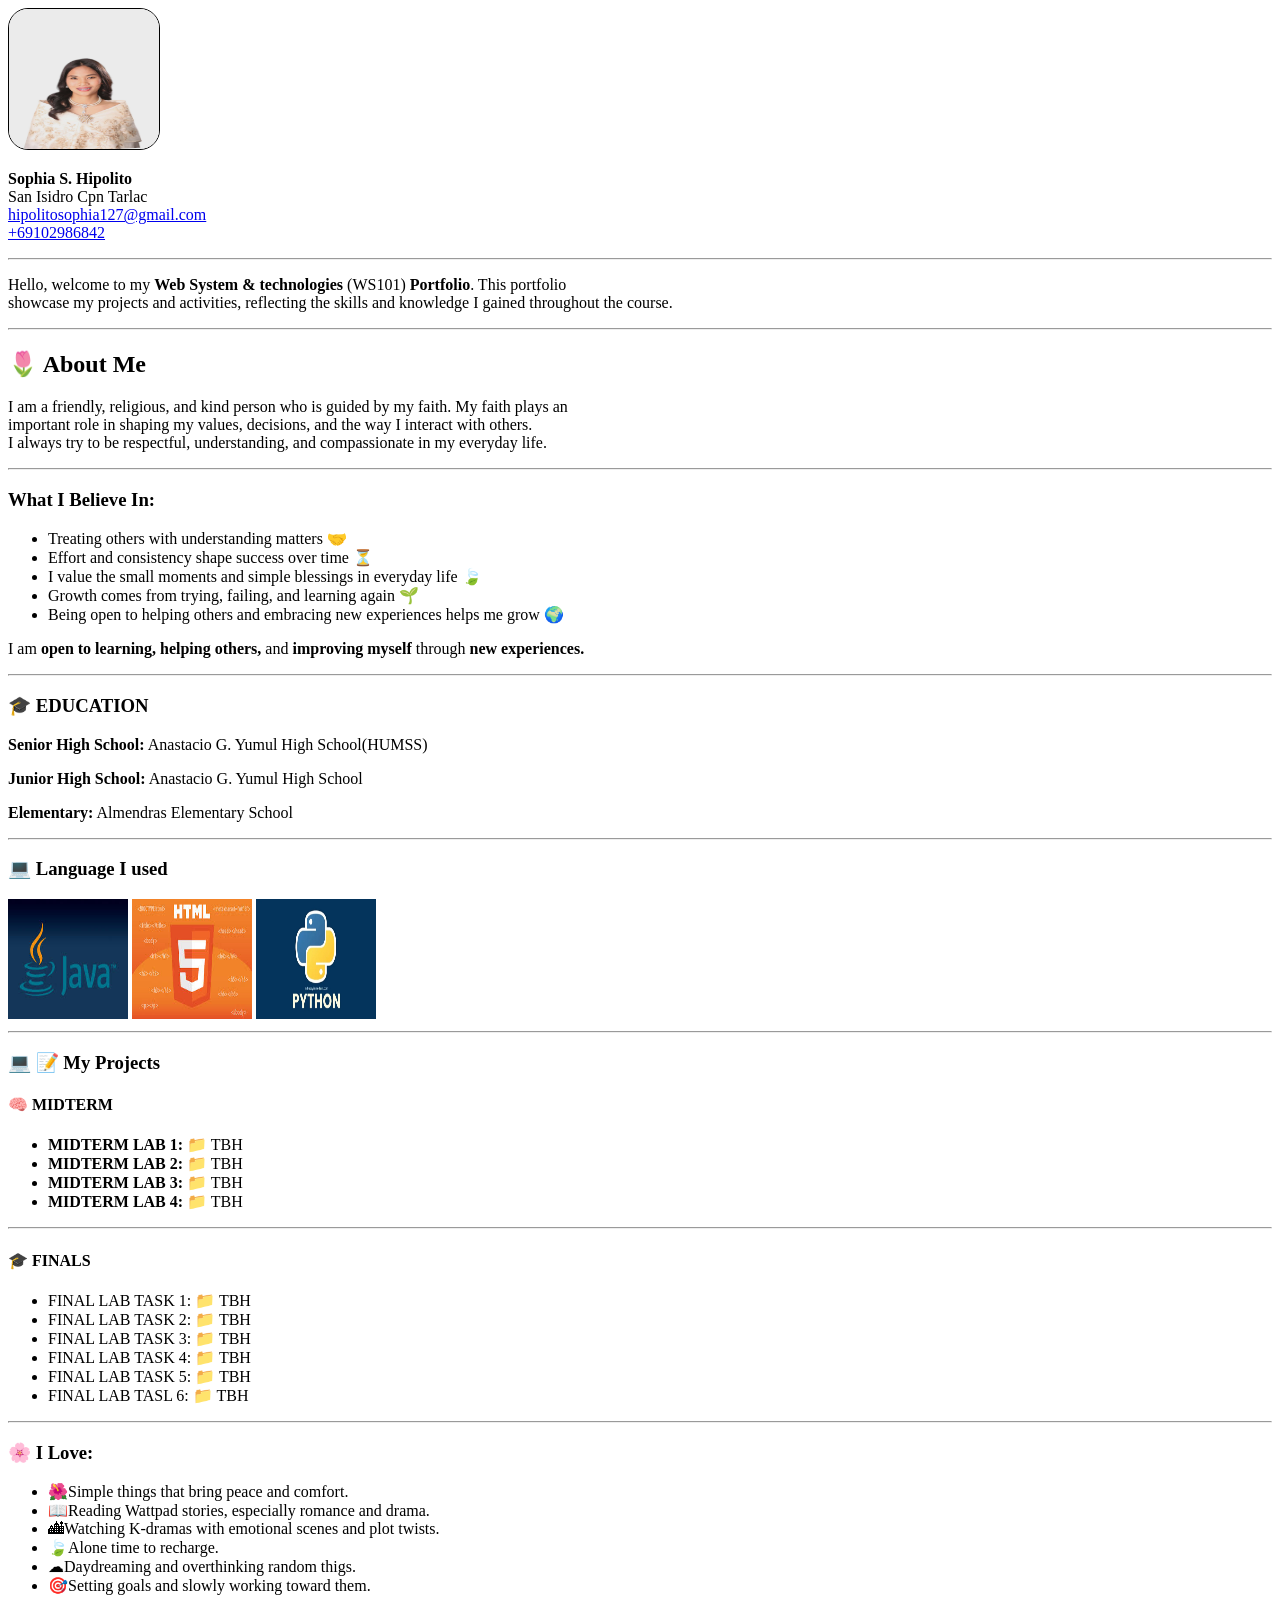
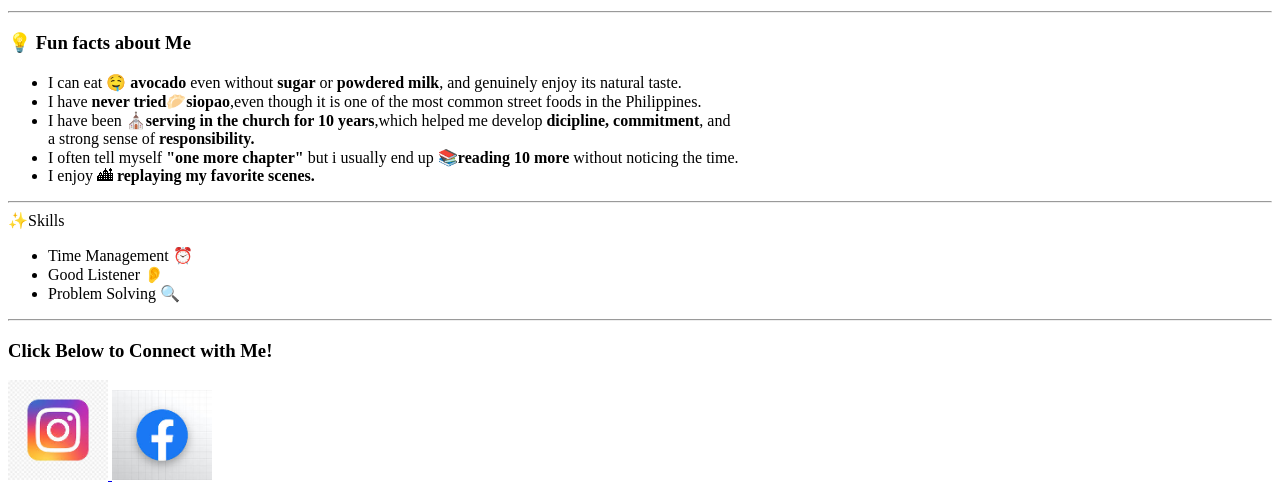
==== index.html @ 118bdc73 "Add files via upload" ====
<!DOCTYPE html>
<html lang="en">
<head>
    <meta charset="UTF-8">
    <meta name="viewport" content="width=device-width, initial-scale=1.0">
    <title>My Portfolio</title>
</head>
<body>
    <img src="images/profile.jpg" width = "150px" height = "140px"
    style="border: 1px solid black; border-radius:20px;">
    <p> <b>Sophia S. Hipolito </b> <br>San Isidro Cpn Tarlac <br>
        <a href="http.//email.com">hipolitosophia127@gmail.com</a><br>
        <a href="tel:69102986842"> +69102986842</a>

 <hr class="thick">

<p>Hello, welcome to my <strong>Web System & technologies</strong> (WS101) <strong>Portfolio</strong>. This portfolio  <br> showcase my projects and activities, reflecting the skills and knowledge I gained throughout the course. </p>


<hr class="thick">

<h2>&#127799; <strong>About Me</strong> </h2>
<p>I am a friendly, religious, and kind person who is guided by my faith. My faith plays an <br> important role in shaping my values, decisions, and the way I interact with others.</br> I always try to be respectful, understanding, and compassionate in my everyday life. </p>

<hr class="thick">

<h3> <strong>What I Believe In:</strong> </h3>
<ul>
    <li> Treating others with understanding matters &#129309; </li>
    <li> Effort and consistency shape success over time &#9203; </li>
    <li> I value the small moments and simple blessings in everyday life &#127811;</li>
    <li> Growth comes from trying, failing, and learning again &#127793; </li>
    <li> Being open to helping others and embracing new experiences helps me grow &#127757; </li>
    </ul>
    <p> I am <b> open to learning, helping others, </b> and <b> improving myself </b> through <b>new experiences.</b> </p>

    <hr class="thick">

    <h3>&#127891; EDUCATION </h3> 
    <p><b>Senior High School:</b> Anastacio G. Yumul High School(HUMSS) </p>
    <p><b>Junior High School:</b> Anastacio G. Yumul High School</p>
    <p><b>Elementary:</b> Almendras Elementary School</p>

    <hr class="thick">

    <h3>&#128187; <strong>Language I used</strong></h3>
    <img src="images/ht.jpg" width="120px" height="120px">  <img src="images/jv.jpg" width="120px" height="120px"> <img src="images/python.jpg" width="120px" height="120px">

    <hr class="thick">

<h3>&#128187; &#128221; <strong>My Projects</strong></h3>
<h4>&#129504; MIDTERM </h4>
<ul>
    <li><b>MIDTERM LAB 1:</b> &#128193; TBH</li>
    <li><b>MIDTERM LAB 2:</b> &#128193; TBH</li>
    <li><b>MIDTERM LAB 3:</b> &#128193; TBH</li>
    <li><b>MIDTERM LAB 4:</b> &#128193; TBH</li>
</ul>

<hr class="thick">

<h4>&#127891; FINALS</h4>

<ul>
    <li>FINAL LAB TASK 1: &#128193; TBH</li>
    <li>FINAL LAB TASK 2: &#128193; TBH</li>
    <li>FINAL LAB TASK 3: &#128193; TBH</li>
    <li>FINAL LAB TASK 4: &#128193; TBH</li>
    <li>FINAL LAB TASK 5: &#128193; TBH</li>
    <li>FINAL LAB TASL 6: &#128193; TBH</li>
</ul>

<hr class="thick">

<h3>&#127800;  I Love: </h3>
<ul>
    <li>&#127802;Simple things that bring peace and comfort.</li>
    <li>&#128214;Reading Wattpad stories, especially romance and drama.</li>
    <li>&#127961;Watching K-dramas with emotional scenes and plot twists.</li>
    <li>&#127811;Alone time to recharge.</li>
    <li>&#9729;Daydreaming and overthinking random thigs. </li>
    <li>&#127919;Setting goals and slowly working toward them.</li>
</ul>

<hr class="thick">

<h3>&#128161; Fun facts about Me</h3>
<ul>
    <li>I can eat &#129316 <b>avocado</b> even without <b>sugar</b> or <b>powdered milk</b>, and genuinely enjoy its natural taste.</li>
    <li>I have <b>never tried</b>&#129375;<b>siopao</b>,even though it is one of the most common street foods in the Philippines.</li>
    <li>I have been &#9962;<b>serving in the church for 10 years</b>,which helped me develop <b>dicipline, commitment</b>, and <br> a strong sense of <b>responsibility.</b></li>
    <li>I often tell myself <b>"one more chapter"</b> but i usually end up &#128218;<b>reading 10 more</b> without noticing the time.</li>
    <li>I enjoy &#127961 <b>replaying my favorite scenes.</b></li>
</ul>

<hr class="thick">

<hr3> &#10024;Skills </hr3>
<ul>
    <li>Time Management &#9200</li>
    <li>Good Listener &#128066</li>
    <li>Problem Solving &#128269</li>
</ul>

<hr class="thick">
<h3><b>Click Below to Connect with Me!</b></h3>
<a href="http://www.instagram.com/_sopaiyaa/" target="_blank">
    <img src="images/ig.jpg" alt="Instagram" width="100">
</a>

<a href="http://www.facebook.com/_sphplt" target="_blank">
    <img src="images/faceb.jpg" alt="Facebook" width="100">
</a>






    

</body>
</html>
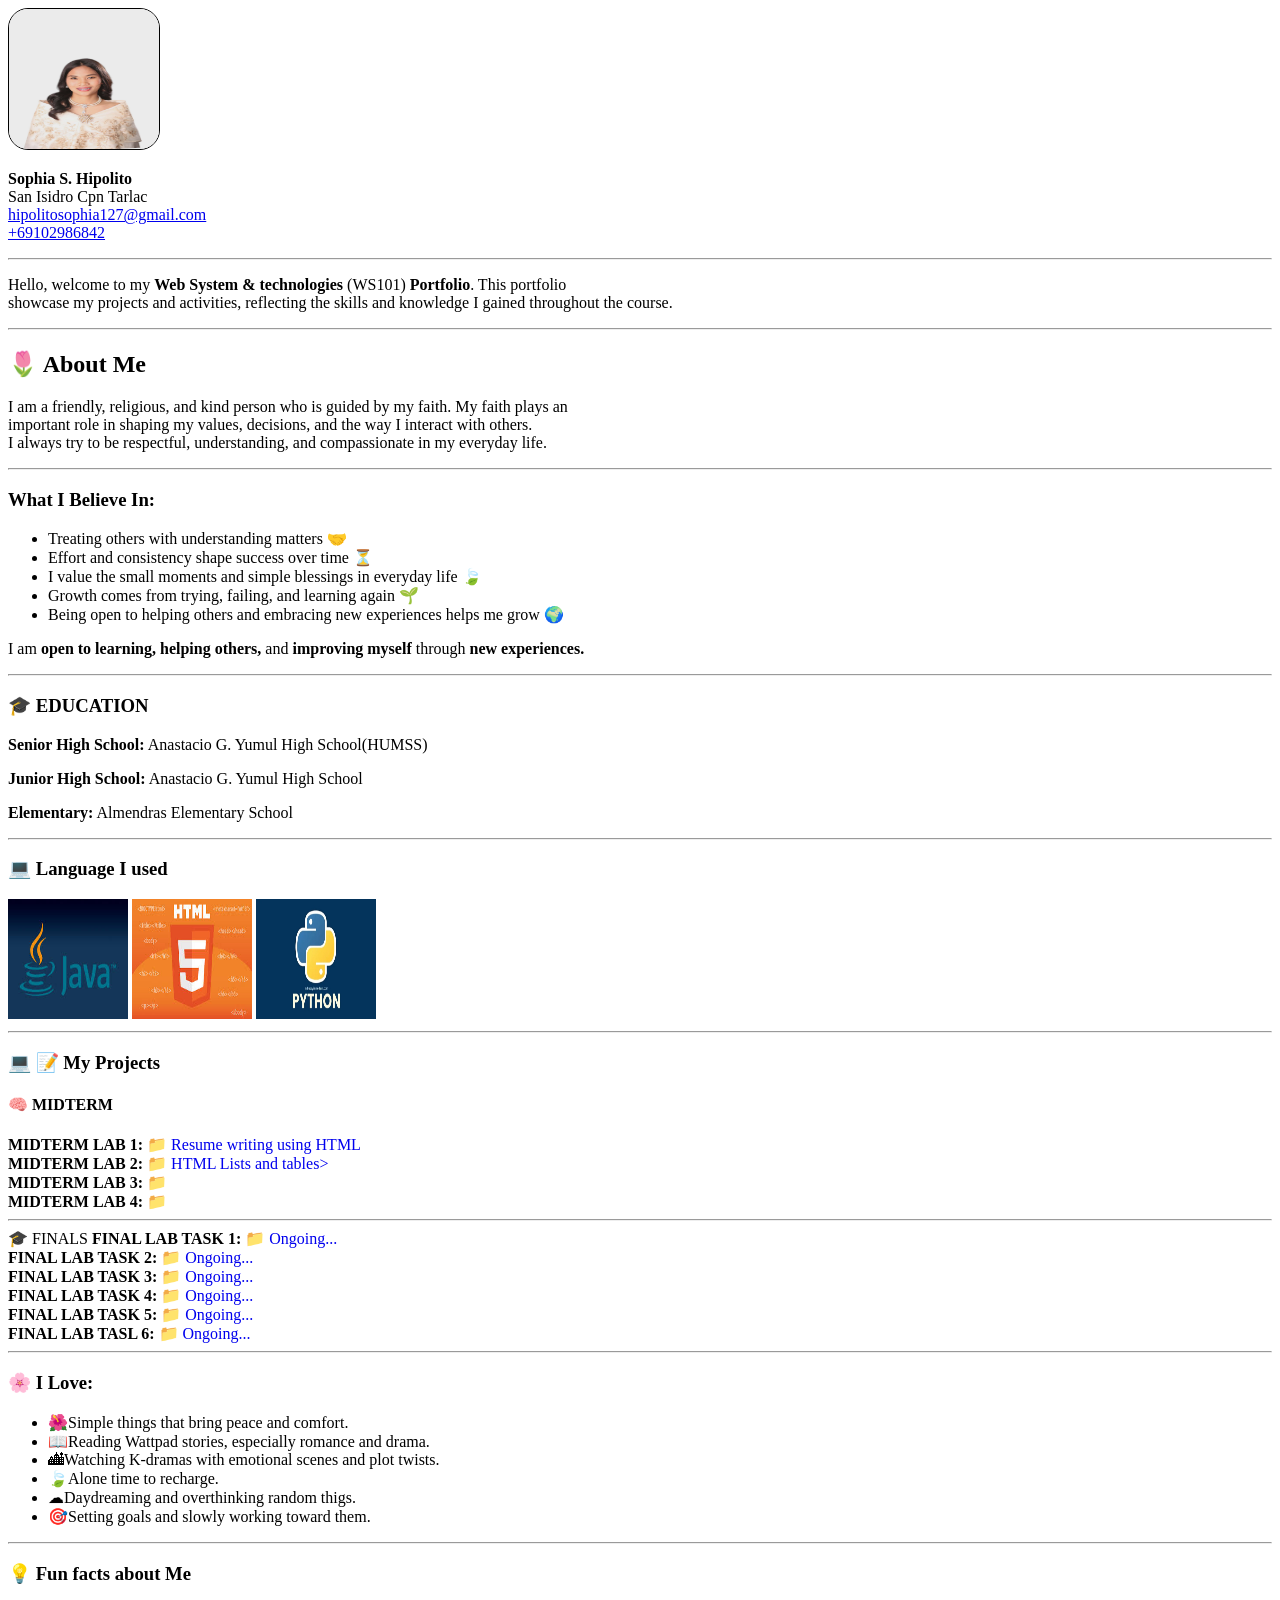
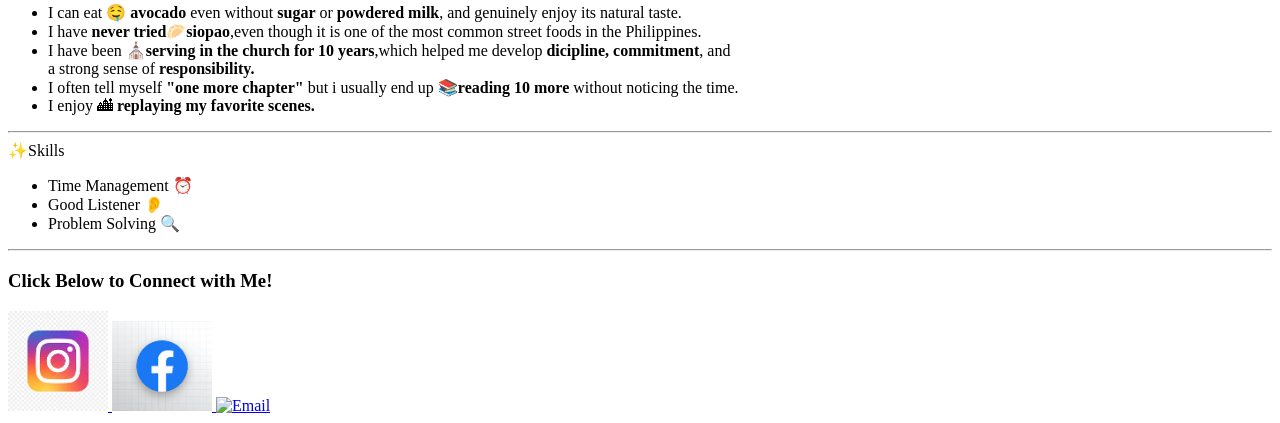
==== commit c7a7f9ec: "Add files via upload" ====
--- a/index.html
+++ b/index.html
@@ -50,25 +50,20 @@
 
 <h3>&#128187; &#128221; <strong>My Projects</strong></h3>
 <h4>&#129504; MIDTERM </h4>
-<ul>
-    <li><b>MIDTERM LAB 1:</b> &#128193; TBH</li>
-    <li><b>MIDTERM LAB 2:</b> &#128193; TBH</li>
-    <li><b>MIDTERM LAB 3:</b> &#128193; TBH</li>
-    <li><b>MIDTERM LAB 4:</b> &#128193; TBH</li>
-</ul>
+    <b>MIDTERM LAB 1:</b> &#128193; <a href="MIDTERMS/MLT1/resume.html" target="_blank" style="text-decoration:none;"> Resume writing using HTML </a>
+    <br><b>MIDTERM LAB 2:</b> &#128193; <a href="MIDTERMS/MLT2/list.html" target="_blank" style="text-decoration:none;">HTML Lists and tables> </a>
+    <br><b>MIDTERM LAB 3:</b> &#128193; <a href="MIDTERMS/MLT3/index.html" target="_blank" style="text-decoration:none;"Ongoing...> </a>
+    <br><b>MIDTERM LAB 4:</b> &#128193; <a href="MIDTERMS/MLT4/index.html" target="_blank" style="text-decoration:none;"Ongoing...></a>
 
-<hr class="thick">
+<hr class="thick"
 
 <h4>&#127891; FINALS</h4>
-
-<ul>
-    <li>FINAL LAB TASK 1: &#128193; TBH</li>
-    <li>FINAL LAB TASK 2: &#128193; TBH</li>
-    <li>FINAL LAB TASK 3: &#128193; TBH</li>
-    <li>FINAL LAB TASK 4: &#128193; TBH</li>
-    <li>FINAL LAB TASK 5: &#128193; TBH</li>
-    <li>FINAL LAB TASL 6: &#128193; TBH</li>
-</ul>
+    <b>FINAL LAB TASK 1:</b> &#128193; <a href="FINAL LAB TASK 1/FLT1/index.html" target="_blank" style="text-decoration:none;"> Ongoing...</a>
+    <br><b>FINAL LAB TASK 2:</b> &#128193; <a href="FINAL LAB TASK 2/FLT2/index.html" target="_blank" style="text-decoration:none;"> Ongoing...</a>
+    <br><b>FINAL LAB TASK 3:</b> &#128193; <a href="FINAL LAB TASK 3/FLT3/index.html" target="_blank" style="text-decoration:none;"> Ongoing...</a>
+    <br><b>FINAL LAB TASK 4:</b> &#128193; <a href="FINAL LAB TASK 4/FLT4/index.html" target="_blank" style="text-decoration:none;"> Ongoing...</a>
+    <br><b>FINAL LAB TASK 5:</b> &#128193; <a href="FINAL LAB TASK 5/FLT5/index.html" target="_blank" style="text-decoration:none;"> Ongoing...</a>
+    <br><b>FINAL LAB TASL 6:</b> &#128193; <a href="FINAL LAB TASK 6/FLT6/index.html" target="_blank" style="text-decoration:none;"> Ongoing...</a>
 
 <hr class="thick">
 
@@ -112,12 +107,12 @@
     <img src="images/faceb.jpg" alt="Facebook" width="100">
 </a>
 
+<a href="http://www.email.com/ hipolitosophia127" target="_blank">
+    <img src="email.jpg" alt="Email" width="100">
+</a>
 
 
 
 
-
-    
-
 </body>
 </html>
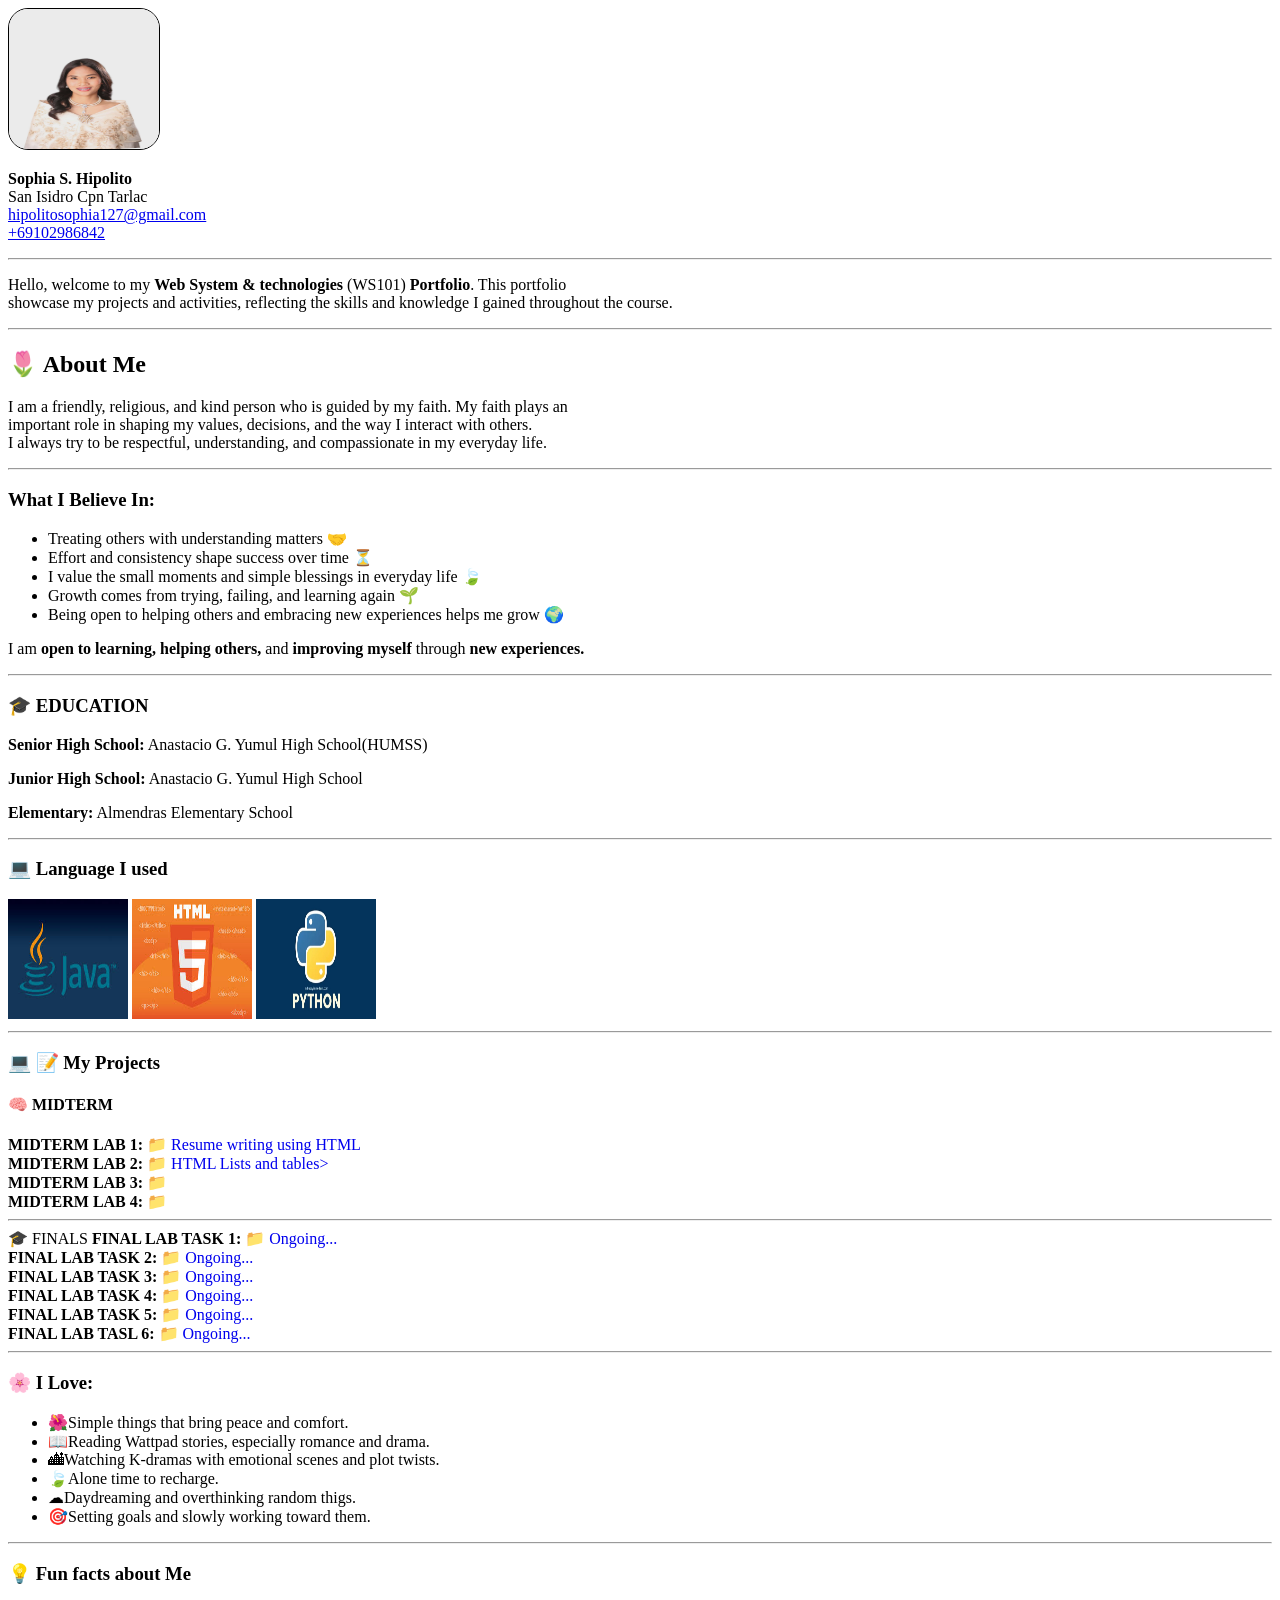
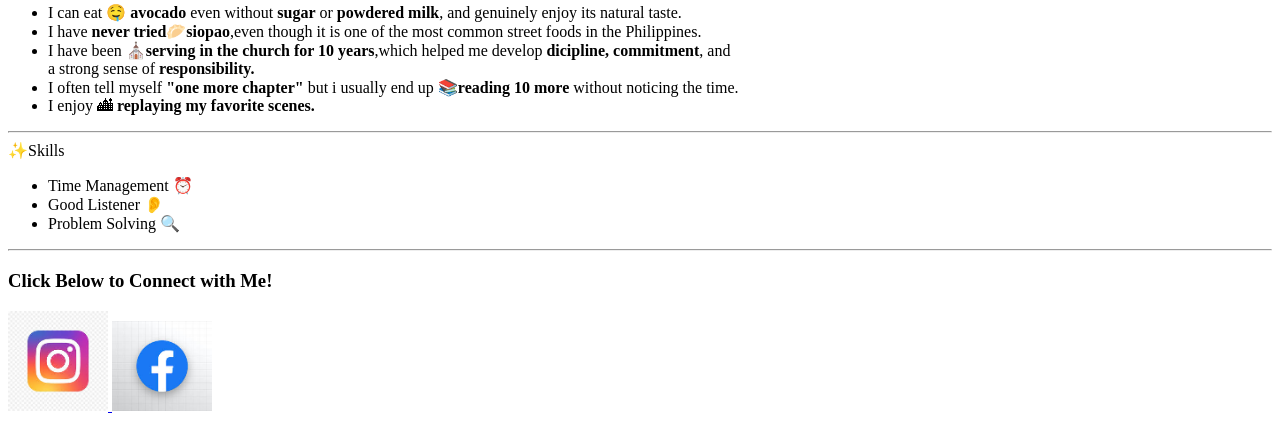
==== commit 0dce804d: "Add files via upload" ====
--- a/index.html
+++ b/index.html
@@ -107,10 +107,6 @@
     <img src="images/faceb.jpg" alt="Facebook" width="100">
 </a>
 
-<a href="http://www.email.com/ hipolitosophia127" target="_blank">
-    <img src="email.jpg" alt="Email" width="100">
-</a>
-
 
 
 
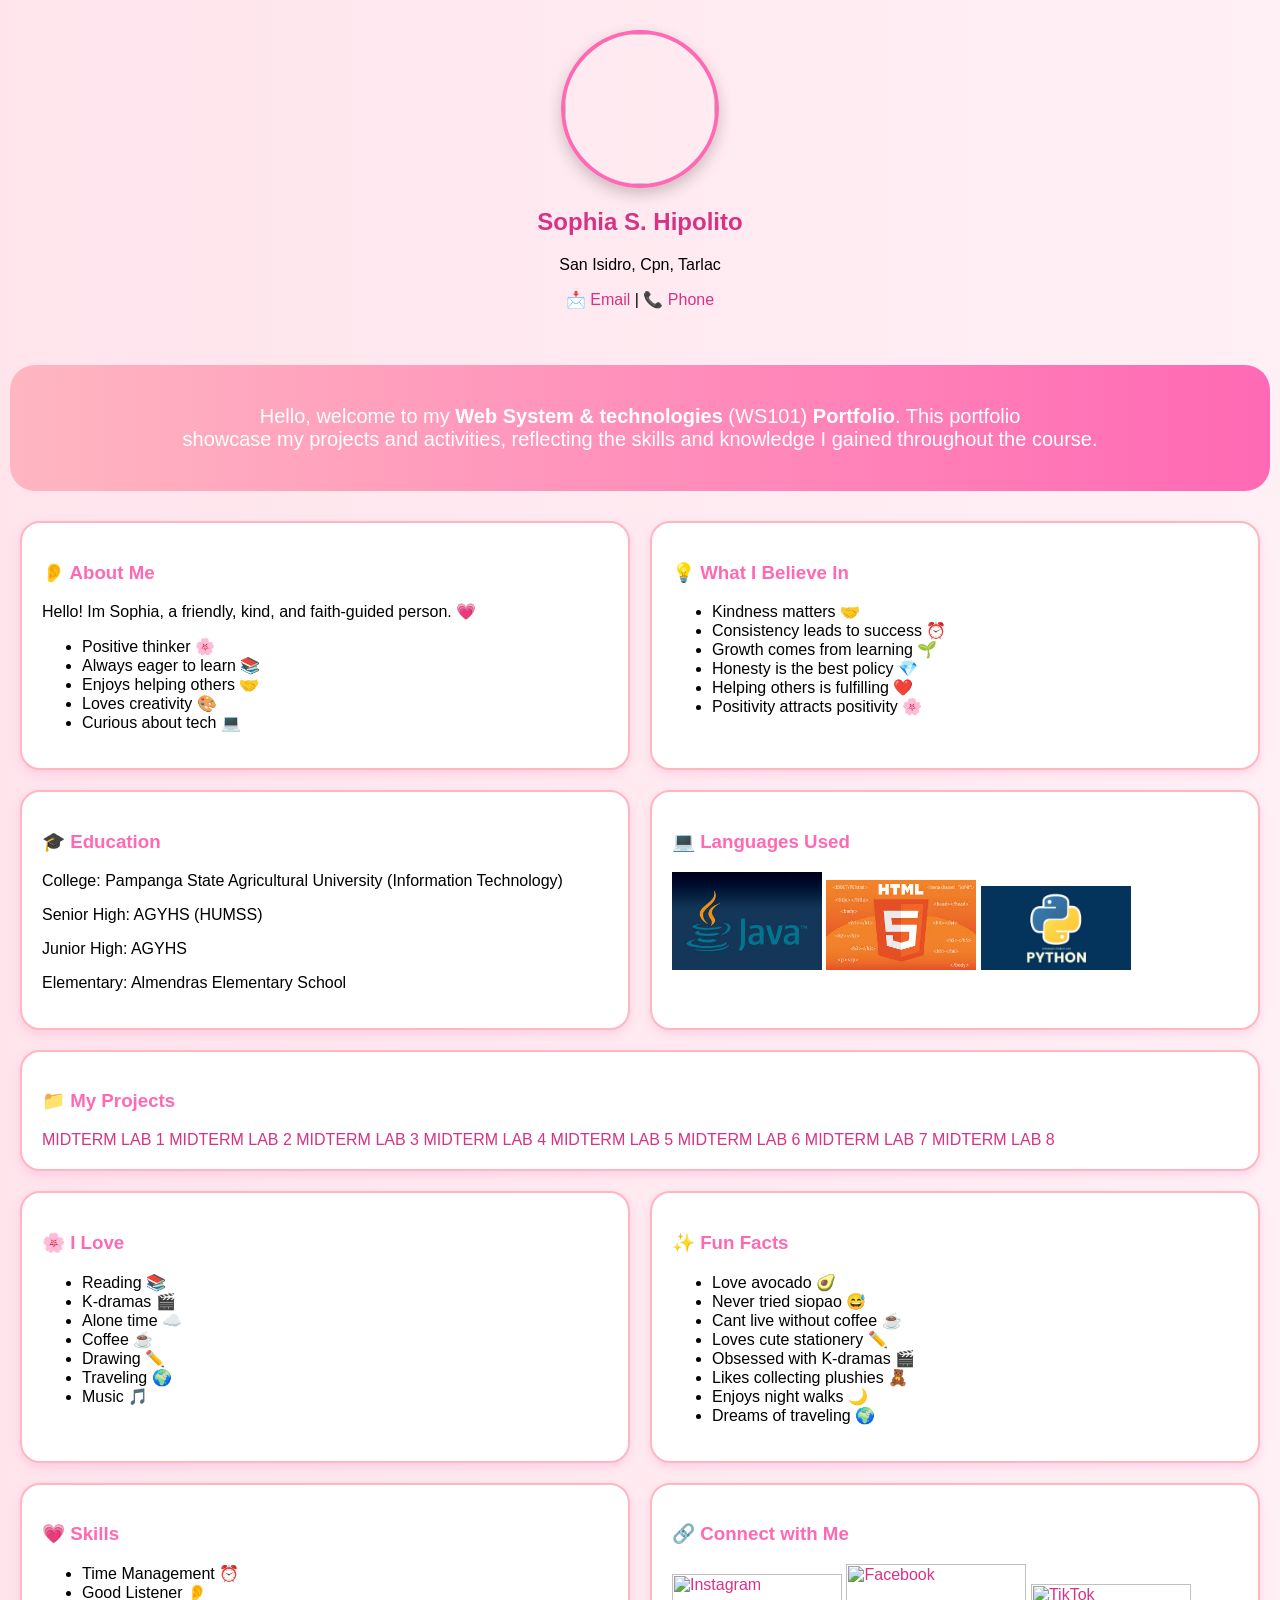
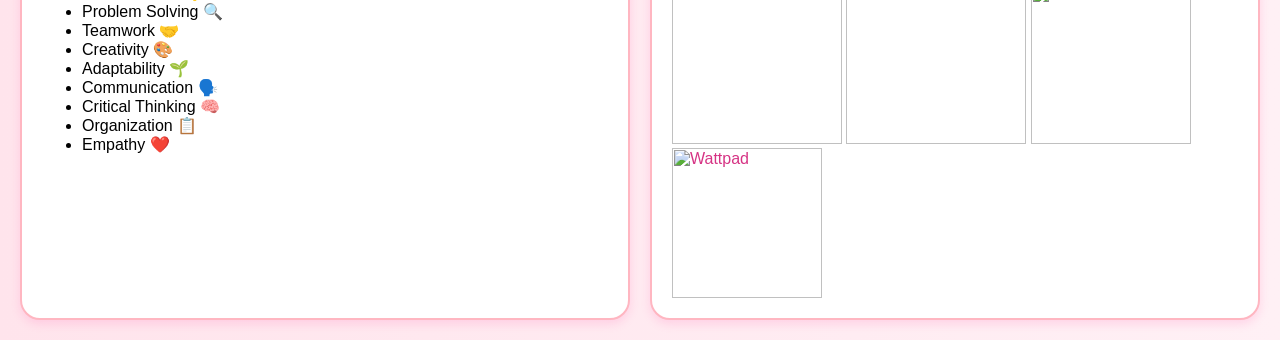
==== commit 9189ffc8: "Add files via upload" ====
--- a/index.html
+++ b/index.html
@@ -1,114 +1,221 @@
-<!DOCTYPE html>
 <html lang="en">
 <head>
-    <meta charset="UTF-8">
-    <meta name="viewport" content="width=device-width, initial-scale=1.0">
-    <title>My Portfolio</title>
+<meta charset="UTF-8">
+<meta name="viewport" content="width=device-width, initial-scale=1.0">
+<title>My Portfolio</title>
+
+<style>
+body {
+    font-family: 'Poppins', sans-serif;
+    margin: 0;
+    background: linear-gradient(to right, #ffe4ec, #fff0f5);
+}
+
+/* HEADER */
+.header {
+    text-align: center;
+    padding: 30px;
+}
+
+.header img {
+    border-radius: 50%;
+    border: 4px solid #ff69b4;
+    box-shadow: 0 6px 15px rgba(0,0,0,0.2);
+}
+
+.header h2 {
+    color: #d63384;
+}
+
+/* BANNER */
+.banner {
+    background: linear-gradient(to right, #ffb6c1, #ff69b4);
+    color: white;
+    text-align: center;
+    padding: 20px;
+    font-size: 20px;
+    border-radius: 25px;
+    margin: 10px;
+}
+
+/* GRID */
+.container {
+    display: grid;
+    grid-template-columns: repeat(2, 1fr);
+    gap: 20px;
+    padding: 20px;
+}
+
+/* BOX STYLE */
+.box {
+    background: #fff;
+    padding: 20px;
+    border-radius: 20px;
+    border: 2px solid #ffb6c1;
+    box-shadow: 0 4px 10px rgba(255,105,180,0.2);
+    transition: 0.3s;
+}
+
+.box:hover {
+    transform: scale(1.05);
+    border-color: #ff69b4;
+}
+
+/* FULL WIDTH */
+.full {
+    grid-column: span 2;
+}
+
+/* TEXT */
+h3 {
+    color: #ff69b4;
+}
+
+a {
+    text-decoration: none;
+    color: #d63384;
+}
+
+a:hover {
+    text-decoration: underline;
+}
+</style>
 </head>
+
 <body>
-    <img src="images/profile.jpg" width = "150px" height = "140px"
-    style="border: 1px solid black; border-radius:20px;">
-    <p> <b>Sophia S. Hipolito </b> <br>San Isidro Cpn Tarlac <br>
-        <a href="http.//email.com">hipolitosophia127@gmail.com</a><br>
-        <a href="tel:69102986842"> +69102986842</a>
-
- <hr class="thick">
-
+
+<div class="header">
+    <img src="images/picsur.jpg" width="150">
+    <h2>Sophia S. Hipolito</h2>
+    <p>San Isidro, Cpn, Tarlac</p>
+    <p>
+        <a href="mailto:hipolitosophia127@gmail.com">📩 Email</a> |
+        <a href="tel:09123456789">📞 Phone</a>
+    </p>
+</div>
+
+<div class="banner">
 <p>Hello, welcome to my <strong>Web System & technologies</strong> (WS101) <strong>Portfolio</strong>. This portfolio  <br> showcase my projects and activities, reflecting the skills and knowledge I gained throughout the course. </p>
-
-
-<hr class="thick">
-
-<h2>&#127799; <strong>About Me</strong> </h2>
-<p>I am a friendly, religious, and kind person who is guided by my faith. My faith plays an <br> important role in shaping my values, decisions, and the way I interact with others.</br> I always try to be respectful, understanding, and compassionate in my everyday life. </p>
-
-<hr class="thick">
-
-<h3> <strong>What I Believe In:</strong> </h3>
-<ul>
-    <li> Treating others with understanding matters &#129309; </li>
-    <li> Effort and consistency shape success over time &#9203; </li>
-    <li> I value the small moments and simple blessings in everyday life &#127811;</li>
-    <li> Growth comes from trying, failing, and learning again &#127793; </li>
-    <li> Being open to helping others and embracing new experiences helps me grow &#127757; </li>
-    </ul>
-    <p> I am <b> open to learning, helping others, </b> and <b> improving myself </b> through <b>new experiences.</b> </p>
-
-    <hr class="thick">
-
-    <h3>&#127891; EDUCATION </h3> 
-    <p><b>Senior High School:</b> Anastacio G. Yumul High School(HUMSS) </p>
-    <p><b>Junior High School:</b> Anastacio G. Yumul High School</p>
-    <p><b>Elementary:</b> Almendras Elementary School</p>
-
-    <hr class="thick">
-
-    <h3>&#128187; <strong>Language I used</strong></h3>
-    <img src="images/ht.jpg" width="120px" height="120px">  <img src="images/jv.jpg" width="120px" height="120px"> <img src="images/python.jpg" width="120px" height="120px">
-
-    <hr class="thick">
-
-<h3>&#128187; &#128221; <strong>My Projects</strong></h3>
-<h4>&#129504; MIDTERM </h4>
-    <b>MIDTERM LAB 1:</b> &#128193; <a href="MIDTERMS/MLT1/resume.html" target="_blank" style="text-decoration:none;"> Resume writing using HTML </a>
-    <br><b>MIDTERM LAB 2:</b> &#128193; <a href="MIDTERMS/MLT2/list.html" target="_blank" style="text-decoration:none;">HTML Lists and tables> </a>
-    <br><b>MIDTERM LAB 3:</b> &#128193; <a href="MIDTERMS/MLT3/index.html" target="_blank" style="text-decoration:none;"Ongoing...> </a>
-    <br><b>MIDTERM LAB 4:</b> &#128193; <a href="MIDTERMS/MLT4/index.html" target="_blank" style="text-decoration:none;"Ongoing...></a>
-
-<hr class="thick"
-
-<h4>&#127891; FINALS</h4>
-    <b>FINAL LAB TASK 1:</b> &#128193; <a href="FINAL LAB TASK 1/FLT1/index.html" target="_blank" style="text-decoration:none;"> Ongoing...</a>
-    <br><b>FINAL LAB TASK 2:</b> &#128193; <a href="FINAL LAB TASK 2/FLT2/index.html" target="_blank" style="text-decoration:none;"> Ongoing...</a>
-    <br><b>FINAL LAB TASK 3:</b> &#128193; <a href="FINAL LAB TASK 3/FLT3/index.html" target="_blank" style="text-decoration:none;"> Ongoing...</a>
-    <br><b>FINAL LAB TASK 4:</b> &#128193; <a href="FINAL LAB TASK 4/FLT4/index.html" target="_blank" style="text-decoration:none;"> Ongoing...</a>
-    <br><b>FINAL LAB TASK 5:</b> &#128193; <a href="FINAL LAB TASK 5/FLT5/index.html" target="_blank" style="text-decoration:none;"> Ongoing...</a>
-    <br><b>FINAL LAB TASL 6:</b> &#128193; <a href="FINAL LAB TASK 6/FLT6/index.html" target="_blank" style="text-decoration:none;"> Ongoing...</a>
-
-<hr class="thick">
-
-<h3>&#127800;  I Love: </h3>
-<ul>
-    <li>&#127802;Simple things that bring peace and comfort.</li>
-    <li>&#128214;Reading Wattpad stories, especially romance and drama.</li>
-    <li>&#127961;Watching K-dramas with emotional scenes and plot twists.</li>
-    <li>&#127811;Alone time to recharge.</li>
-    <li>&#9729;Daydreaming and overthinking random thigs. </li>
-    <li>&#127919;Setting goals and slowly working toward them.</li>
-</ul>
-
-<hr class="thick">
-
-<h3>&#128161; Fun facts about Me</h3>
-<ul>
-    <li>I can eat &#129316 <b>avocado</b> even without <b>sugar</b> or <b>powdered milk</b>, and genuinely enjoy its natural taste.</li>
-    <li>I have <b>never tried</b>&#129375;<b>siopao</b>,even though it is one of the most common street foods in the Philippines.</li>
-    <li>I have been &#9962;<b>serving in the church for 10 years</b>,which helped me develop <b>dicipline, commitment</b>, and <br> a strong sense of <b>responsibility.</b></li>
-    <li>I often tell myself <b>"one more chapter"</b> but i usually end up &#128218;<b>reading 10 more</b> without noticing the time.</li>
-    <li>I enjoy &#127961 <b>replaying my favorite scenes.</b></li>
-</ul>
-
-<hr class="thick">
-
-<hr3> &#10024;Skills </hr3>
-<ul>
-    <li>Time Management &#9200</li>
-    <li>Good Listener &#128066</li>
-    <li>Problem Solving &#128269</li>
-</ul>
-
-<hr class="thick">
-<h3><b>Click Below to Connect with Me!</b></h3>
-<a href="http://www.instagram.com/_sopaiyaa/" target="_blank">
-    <img src="images/ig.jpg" alt="Instagram" width="100">
-</a>
-
-<a href="http://www.facebook.com/_sphplt" target="_blank">
-    <img src="images/faceb.jpg" alt="Facebook" width="100">
-</a>
-
-
-
+</div>
+
+<div class="container">
+
+    <div class="box">
+    <h3>👂 About Me</h3>
+    <p>Hello! Im Sophia, a friendly, kind, and faith-guided person. 💗</p>
+    <ul class="about-me-list">
+        <li>Positive thinker 🌸</li>
+        <li>Always eager to learn 📚</li>
+        <li>Enjoys helping others 🤝</li>
+        <li>Loves creativity 🎨</li>
+        <li>Curious about tech 💻</li>
+    </ul>
+</div>
+
+
+    <div class="box">
+    <h3>💡 What I Believe In</h3>
+    <ul class="beliefs-list">
+        <li>Kindness matters 🤝</li>
+        <li>Consistency leads to success ⏰</li>
+        <li>Growth comes from learning 🌱</li>
+        <li>Honesty is the best policy 💎</li>
+        <li>Helping others is fulfilling ❤️</li>
+        <li>Positivity attracts positivity 🌸</li>
+    </ul>
+</div>
+
+    <div class="box">
+        <h3>🎓 Education</h3>
+        <p>College: Pampanga State Agricultural University (Information Technology)</p>
+        <p>Senior High: AGYHS (HUMSS)</p>
+        <p>Junior High: AGYHS</p>
+        <p>Elementary: Almendras Elementary School</p>
+    </div>
+
+    <div class="box">
+        <h3>💻 Languages Used</h3>
+        <img src="images/ht.jpg" width="150">
+        <img src="images/jv.jpg" width="150">
+        <img src="images/python.jpg" width="150">
+    </div>
+
+    <div class="box full">
+        <h3>📁 My Projects</h3>
+        <a href="MIDTERMS/MLT1/resume.html">MIDTERM LAB 1</a> 
+        <a href="MIDTERMS/MLT2/list.html">MIDTERM LAB 2</a>
+        <a href="MIDTERMS/MLT3/forms.html">MIDTERM LAB 3</a>
+        <a href="MIDTERMS/MLT4/image.html">MIDTERM LAB 4</a>
+        <a href="MIDTERMS/MLT5/applying CSS.html">MIDTERM LAB 5</a>
+        <a href="MIDTERMS/MLT6/LabTask6.html">MIDTERM LAB 6</a>
+        <a href="MIDTERMS/MLT7/semantic.html">MIDTERM LAB 7</a>
+        <a href="MIDTERMS/MLT8/Stylesheet.html">MIDTERM LAB 8</a>
+    </div>
+
+    <div class="box">
+    <h3>🌸 I Love</h3>
+    <ul class="love-list">
+        <li>Reading 📚</li>
+        <li>K-dramas 🎬</li>
+        <li>Alone time ☁️</li>
+        <li>Coffee ☕</li>
+        <li>Drawing ✏️</li>
+        <li>Traveling 🌍</li>
+        <li>Music 🎵</li>
+    </ul>
+</div>
+
+<div class="box">
+    <h3>✨ Fun Facts</h3>
+    <ul class="fun-facts-list">
+        <li>Love avocado 🥑</li>
+        <li>Never tried siopao 😅</li>
+        <li>Cant live without coffee ☕</li>
+        <li>Loves cute stationery ✏️</li>
+        <li>Obsessed with K-dramas 🎬</li>
+        <li>Likes collecting plushies 🧸</li>
+        <li>Enjoys night walks 🌙</li>
+        <li>Dreams of traveling 🌍</li>
+    </ul>
+</div>
+
+
+    <div class="box">
+    <h3>💗 Skills</h3>
+    <ul class="skills-list">
+        <li>Time Management ⏰</li>
+        <li>Good Listener 👂</li>
+        <li>Problem Solving 🔍</li>
+        <li>Teamwork 🤝</li>
+        <li>Creativity 🎨</li>
+        <li>Adaptability 🌱</li>
+        <li>Communication 🗣️</li>
+        <li>Critical Thinking 🧠</li>
+        <li>Organization 📋</li>
+        <li>Empathy ❤️</li>
+    </ul>
+</div>
+
+
+    <div class="box">
+    <h3>🔗 Connect with Me</h3>
+    <div class="social-links">
+        <a href="https://www.instagram.com/_sopaiyaa/" target="_blank">
+            <img src="images/in.jpg" alt="Instagram" width="170">
+        </a>
+        <a href="https://www.facebook.com/_sphplt" target="_blank">
+            <img src="images/pesbok.jpg" alt="Facebook" width="180">
+        </a>
+        <a href="https://www.tiktok.com/@seya" target="_blank">
+            <img src="images/tiktok.jpg" alt="TikTok" width="160">
+        </a>
+        <a href="https://www.wattpad.com/sopyazz" target="_blank">
+            <img src="images/watt.jpg" alt="Wattpad" width="150">
+        </a>
+    </div>
+</div>
+
+</div>
 
 </body>
-</html>+</html>
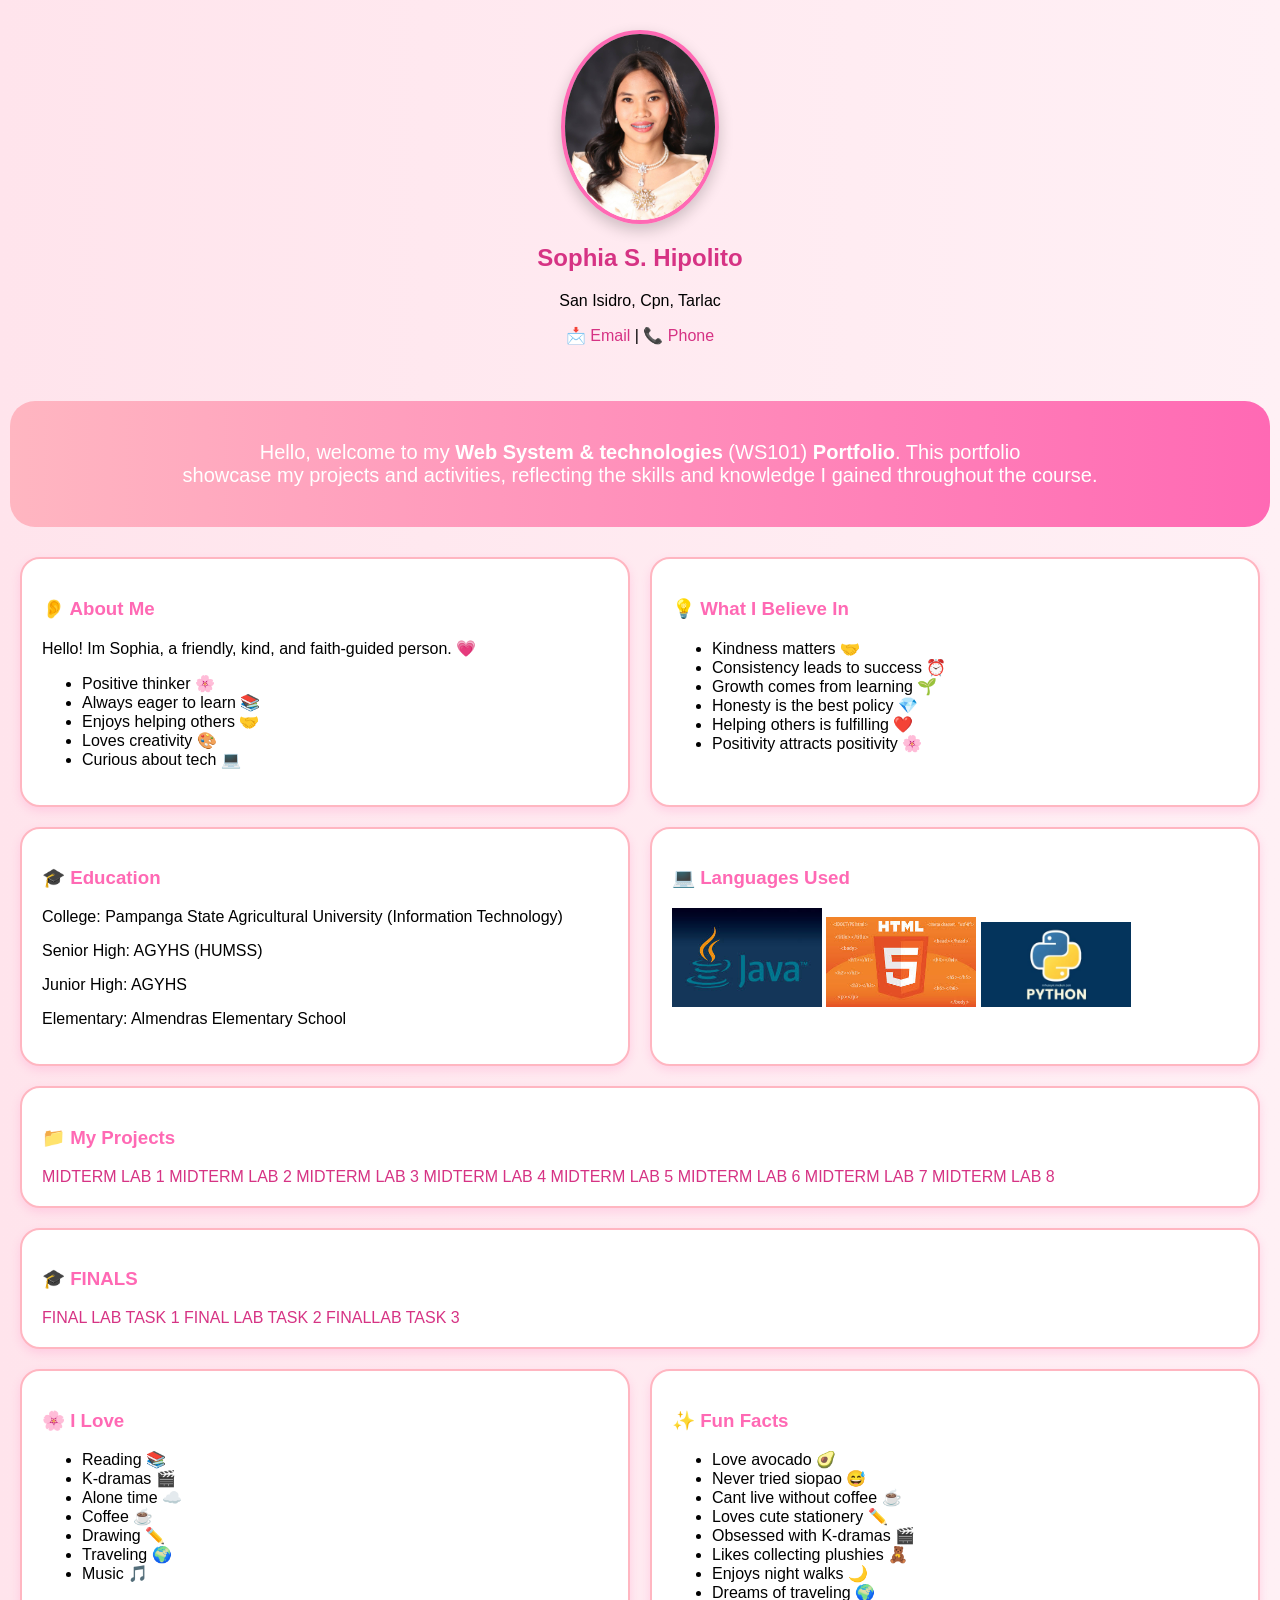
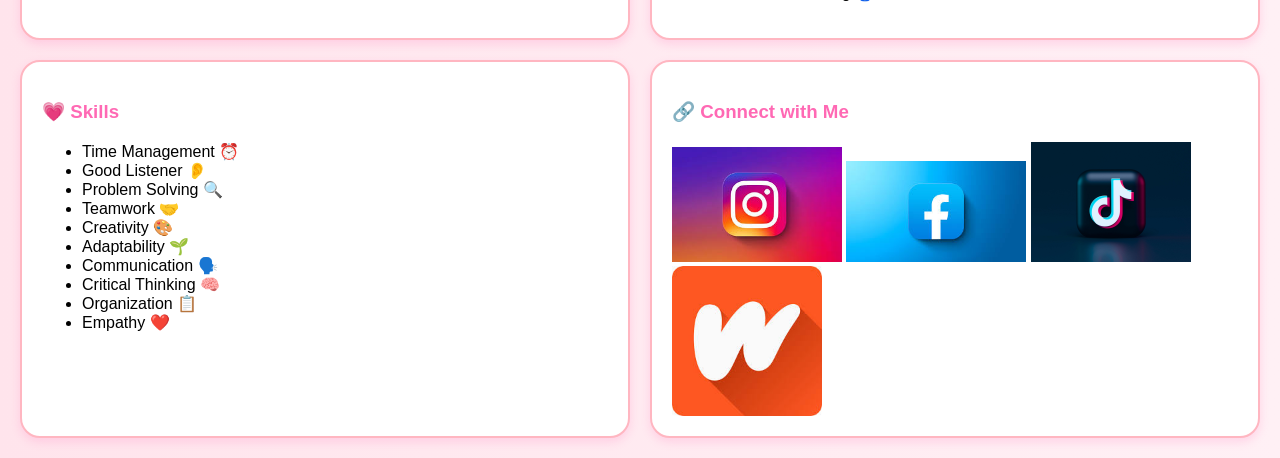
==== commit dd44bcb5: "index.html" ====
--- a/index.html
+++ b/index.html
@@ -11,7 +11,7 @@
     background: linear-gradient(to right, #ffe4ec, #fff0f5);
 }
 
-/* HEADER */
+
 .header {
     text-align: center;
     padding: 30px;
@@ -27,7 +27,7 @@
     color: #d63384;
 }
 
-/* BANNER */
+
 .banner {
     background: linear-gradient(to right, #ffb6c1, #ff69b4);
     color: white;
@@ -38,7 +38,6 @@
     margin: 10px;
 }
 
-/* GRID */
 .container {
     display: grid;
     grid-template-columns: repeat(2, 1fr);
@@ -46,7 +45,6 @@
     padding: 20px;
 }
 
-/* BOX STYLE */
 .box {
     background: #fff;
     padding: 20px;
@@ -61,12 +59,10 @@
     border-color: #ff69b4;
 }
 
-/* FULL WIDTH */
 .full {
     grid-column: span 2;
 }
 
-/* TEXT */
 h3 {
     color: #ff69b4;
 }
@@ -150,6 +146,14 @@
         <a href="MIDTERMS/MLT6/LabTask6.html">MIDTERM LAB 6</a>
         <a href="MIDTERMS/MLT7/semantic.html">MIDTERM LAB 7</a>
         <a href="MIDTERMS/MLT8/Stylesheet.html">MIDTERM LAB 8</a>
+    </div>
+
+    <div class="box full">
+        <h3>🎓 FINALS </h3>
+        <a href="FINALS/FLT1/CSS Position.html">FINAL LAB TASK 1 </a> 
+        <a href="FINALS/FLT2/FLT2/flexbox.html">FINAL LAB TASK 2</a> 
+        <a href="FINALS/FLT3/bootstrap.html">FINALLAB TASK 3</a> 
+
     </div>
 
     <div class="box">
